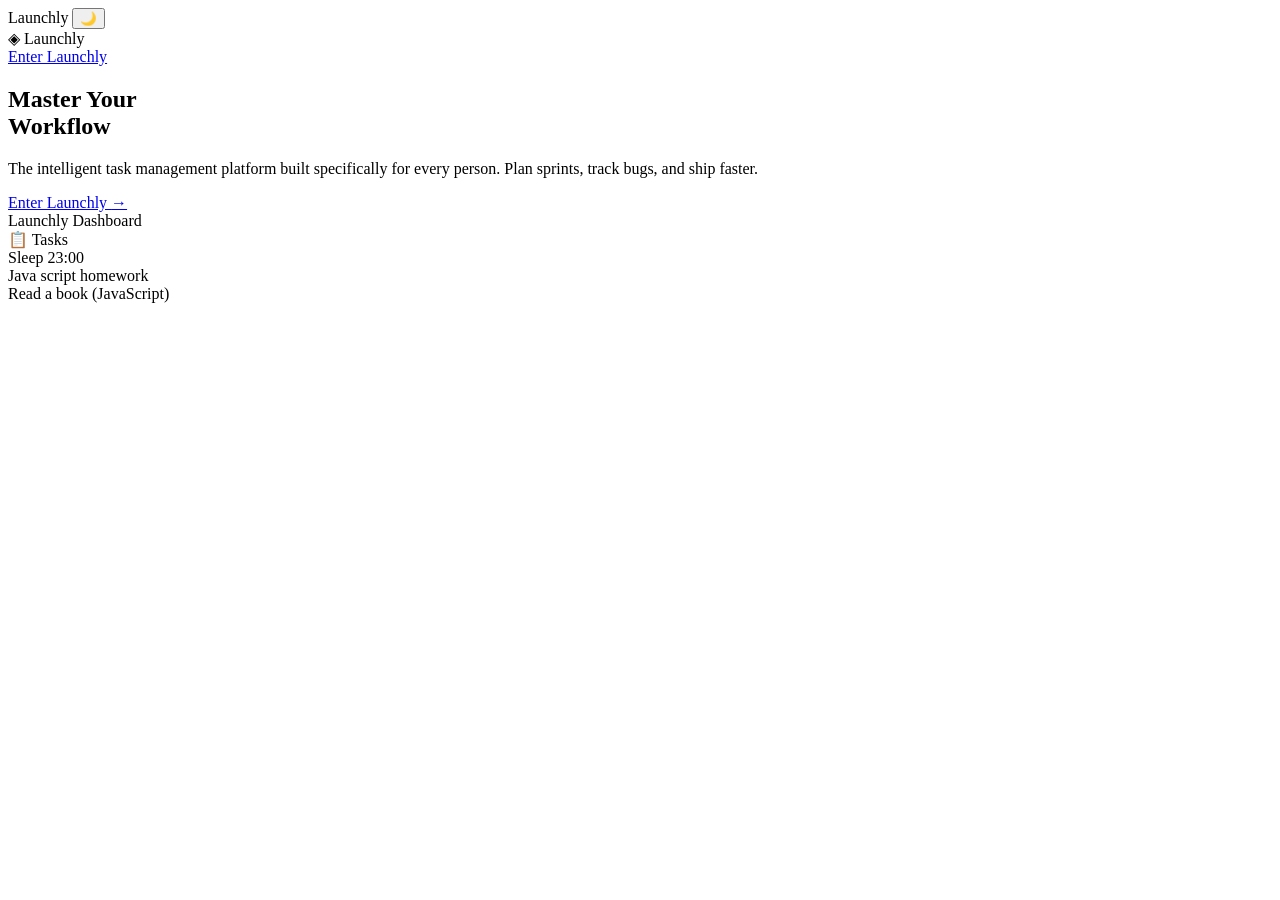
==== index.html @ 0eeee480 "Add files via upload" ====
<!DOCTYPE html>
<html lang="en">

<head>
    <meta charset="UTF-8">
    <meta name="viewport" content="width=device-width, initial-scale=1.0, maximum-scale=1.0, user-scalable=no">
    <meta name="description" content="DevStack - Modern Task Management Platform for Developers">
    <meta name="theme-color" content="#00f5d4">
    <title>Launchly - Master Your Workflow</title>
    <link rel="stylesheet" href="/css/home.css">
</head>

<body>
    <header>
        <span class="logo">Launchly</span>
        <button onclick="theme()" id="themeBtn">🌙</button>
    </header>
    <!-- website navigatsiyasi -->
    <nav class="navbar">
        <div class="nav-brand">
            <span class="logo-icon">◈</span>
            <span class="logo-text">Launchly</span>
        </div>
        <a href="tz.html" class="btn-primary">Enter Launchly</a>
    </nav>

    <!-- Hero Section -->
    <section class="hero">
        <div class="hero-content">
            <h1 class="hero-title">
                Master Your<br>
                <span class="gradient-text">Workflow</span>
            </h1>
            <p class="hero-subtitle">
                The intelligent task management platform built specifically for every person.
                Plan sprints, track bugs, and ship faster.
            </p>
            <a href="tz.html" class="btn-main">
                Enter Launchly
                <span class="arrow">→</span>
            </a>
        </div>
        <div class="hero-visual">
            <div class="dashboard-mockup">
                <div class="mockup-header">
                    <div class="dots">
                        <span></span>
                        <span></span>
                        <span></span>
                    </div>
                    <div class="mockup-title">Launchly Dashboard</div>
                </div>
                <div class="mockup-content">
                    <div class="sidebar">
                        <div class="nav-item active">📋 Tasks</div>
                    </div>
                    <div class="main-area">
                        <div class="task-card">
                            <div class="task-title">Sleep 23:00</div>
                        </div>
                        <div class="task-card">
                            <div class="task-title"> Java script homework</div>
                        </div>
                        <div class="task-card completed">
                            <div class="task-title"> Read a book (JavaScript)</div>
                        </div>
                    </div>
                </div>
            </div>
        </div>
    </section>
    <script src="/js/script.js"></script>
</body>

</html>
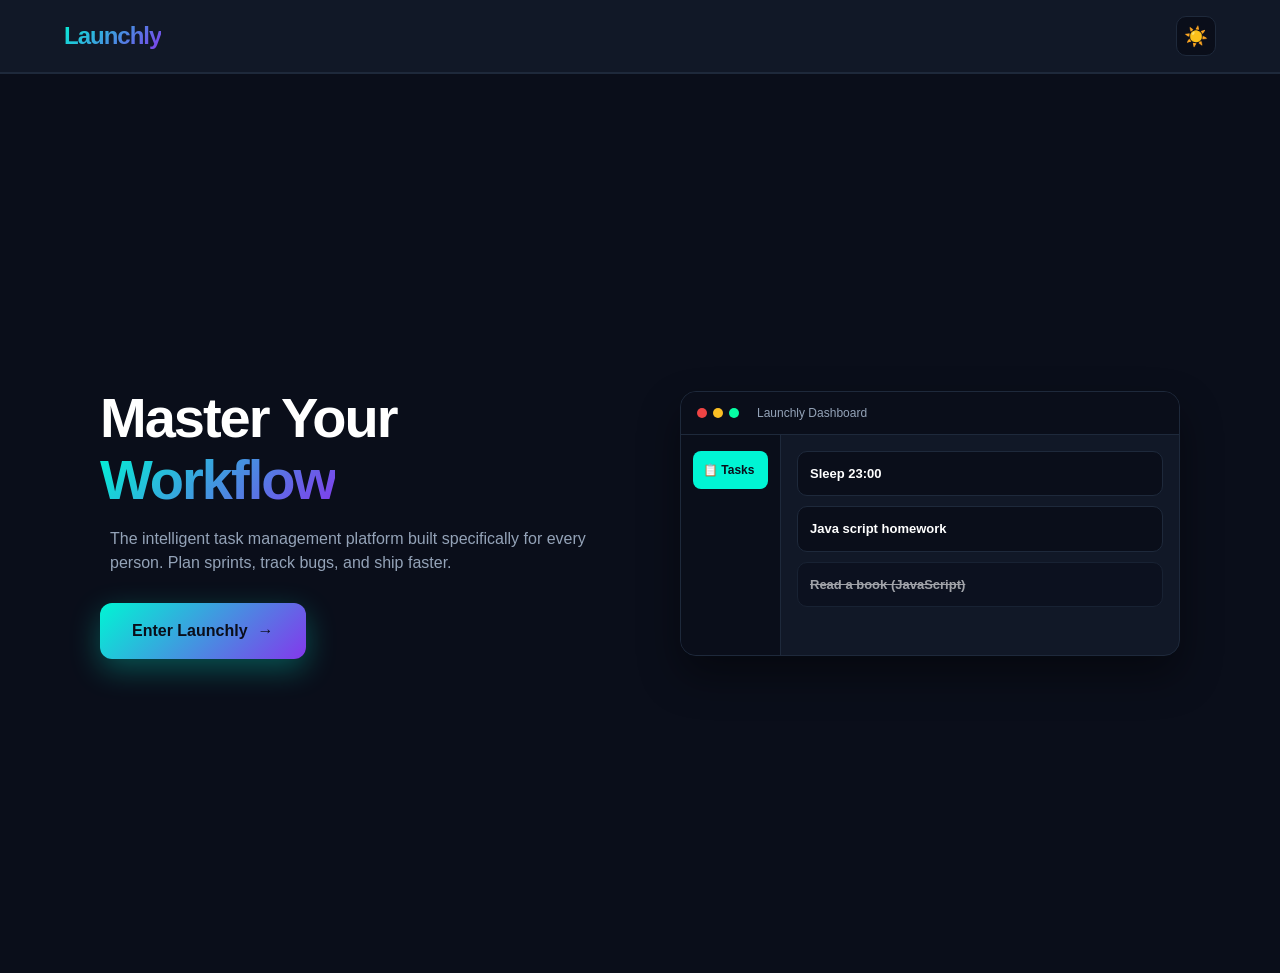
==== commit 92229c38: "Fix HTML syntax and update stylesheet path dgfd" ====
--- a/index.html
+++ b/index.html
@@ -7,7 +7,7 @@
     <meta name="description" content="DevStack - Modern Task Management Platform for Developers">
     <meta name="theme-color" content="#00f5d4">
     <title>Launchly - Master Your Workflow</title>
-    <link rel="stylesheet" href="/css/home.css">
+    <link rel="stylesheet" href="home.css">
 </head>
 
 <body>
@@ -64,12 +64,12 @@
                         <div class="task-card completed">
                             <div class="task-title"> Read a book (JavaScript)</div>
                         </div>
-                    </div>
+                    </div>                
                 </div>
             </div>
         </div>
     </section>
-    <script src="/js/script.js"></script>
+    <script src="script.js"></script>
 </body>
 
-</html>+</html>
--- a/home.css
+++ b/home.css
@@ -0,0 +1,360 @@
+/* 1. Global Reset */
+* {
+    margin: 0;
+    padding: 0;
+    box-sizing: border-box;
+}
+
+:root {
+    --bg: #0a0e1a;
+    --surface: #111827;
+    --primary: #00f5d4;
+    --accent: #8338ec;
+    --text: #ffffff;
+    --text-secondary: #94a3b8;
+    --border: #1e293b;
+    --danger: #ef4444;
+    --warning: #fbbf24;
+    --success: #06ffa5;
+}
+[data-theme="light"] {
+    --bg: #faf9f6;
+    --surface: #ffffff;
+    --surface-hover: #f3f4f6;
+    --primary: #ff006e;
+    --primary-glow: rgba(255, 0, 110, 0.2);
+    --secondary: #00f5d4;
+    --success: #00c853;
+    --text: #1a1a2e;
+    --text-dim: #64748b;
+    --border: #e2e8f0;
+    --accent: #3a86ff;
+}
+
+html {
+    font-size: 16px;
+    scroll-behavior: smooth;
+}
+
+body {
+    font-family: -apple-system, BlinkMacSystemFont, 'Segoe UI', Roboto, sans-serif;
+    background: var(--bg);
+    color: var(--text);
+    line-height: 1.5;
+    min-height: 100vh;
+    overflow-x: hidden;
+}
+
+/* 2. Navbar */
+.navbar {
+    display: flex;
+    justify-content: space-between;
+    align-items: center;
+    padding: 16px 24px;
+    background: rgba(10, 14, 26, 0.95);
+    backdrop-filter: blur(10px);
+    position: fixed;
+    top: 0;
+    left: 0;
+    right: 0;
+    z-index: 100;
+    border-bottom: 1px solid var(--border);
+}
+
+.nav-brand {
+    display: flex;
+    align-items: center;
+    gap: 10px;
+    font-size: 20px;
+    font-weight: 800;
+}
+
+.logo-icon {
+    width: 36px;
+    height: 36px;
+    background: linear-gradient(135deg, var(--primary), var(--accent));
+    border-radius: 8px;
+    display: flex;
+    align-items: center;
+    justify-content: center;
+    font-size: 18px;
+}
+
+.logo-text {
+    background: linear-gradient(135deg, var(--primary), var(--accent));
+    -webkit-background-clip: text;
+    -webkit-text-fill-color: transparent;
+}
+
+.btn-primary {
+    background: linear-gradient(135deg, var(--primary), var(--accent));
+    color: var(--bg);
+    text-decoration: none;
+    padding: 10px 20px;
+    border-radius: 8px;
+    font-size: 14px;
+    font-weight: 600;
+    transition: opacity 0.3s;
+}
+
+.btn-primary:hover {
+    opacity: 0.9;
+}
+
+/* 3. Hero Section */
+.hero {
+    min-height: 100vh;
+    display: flex;
+    flex-direction: column;
+    padding: 120px 24px 60px; /* Tepadan joy ko'paytirildi navbar uchun */
+    gap: 40px;
+    align-items: center;
+}
+
+.hero-content {
+    text-align: center;
+}
+
+.hero-title {
+    font-size: 40px;
+    font-weight: 800;
+    line-height: 1.1;
+    letter-spacing: -2px;
+    margin-bottom: 16px;
+}
+
+.gradient-text {
+    background: linear-gradient(135deg, var(--primary), var(--accent));
+    -webkit-background-clip: text;
+    -webkit-text-fill-color: transparent;
+}
+
+.hero-subtitle {
+    font-size: 16px;
+    color: var(--text-secondary);
+    margin-bottom: 28px;
+    max-width: 500px;
+    margin-left: auto;
+    margin-right: auto;
+}
+
+.btn-main {
+    display: inline-flex;
+    align-items: center;
+    gap: 10px;
+    background: linear-gradient(135deg, var(--primary), var(--accent));
+    color: var(--bg);
+    text-decoration: none;
+    padding: 16px 32px;
+    border-radius: 12px;
+    font-size: 16px;
+    font-weight: 700;
+    box-shadow: 0 10px 30px rgba(0, 245, 212, 0.3);
+    transition: transform 0.3s, box-shadow 0.3s;
+}
+
+.btn-main:hover {
+    transform: translateY(-2px);
+    box-shadow: 0 15px 35px rgba(0, 245, 212, 0.4);
+}
+
+.arrow {
+    transition: transform 0.3s;
+}
+
+.btn-main:hover .arrow {
+    transform: translateX(4px);
+}
+
+/* 4. Dashboard Mockup */
+.hero-visual {
+    width: 100%;
+    display: flex;
+    justify-content: center;
+}
+
+.dashboard-mockup {
+    width: 100%;
+    max-width: 400px;
+    background: var(--surface);
+    border-radius: 16px;
+    border: 1px solid var(--border);
+    overflow: hidden;
+    box-shadow: 0 20px 40px rgba(0, 0, 0, 0.4);
+}
+
+.mockup-header {
+    display: flex;
+    align-items: center;
+    gap: 10px;
+    padding: 12px 16px;
+    background: var(--bg);
+    border-bottom: 1px solid var(--border);
+}
+
+.dots {
+    display: flex;
+    gap: 6px;
+}
+
+.dots span {
+    width: 10px;
+    height: 10px;
+    border-radius: 50%;
+    background: var(--danger);
+}
+
+.dots span:nth-child(2) { background: var(--warning); }
+.dots span:nth-child(3) { background: var(--success); }
+
+.mockup-title {
+    font-size: 12px;
+    color: var(--text-secondary);
+    margin-left: 8px;
+}
+
+.mockup-content {
+    display: flex;
+    min-height: 220px;
+}
+
+.sidebar {
+    width: 100px;
+    background: var(--bg);
+    padding: 16px 12px;
+    border-right: 1px solid var(--border);
+}
+
+.nav-item {
+    padding: 10px;
+    border-radius: 8px;
+    font-size: 12px;
+    color: var(--text-secondary);
+    margin-bottom: 4px;
+}
+
+.nav-item.active {
+    background: var(--primary);
+    color: var(--bg);
+    font-weight: 600;
+}
+
+.main-area {
+    flex: 1;
+    padding: 16px;
+    display: flex;
+    flex-direction: column;
+    gap: 10px;
+}
+
+.task-card {
+    background: var(--bg);
+    padding: 12px;
+    border-radius: 10px;
+    border: 1px solid var(--border);
+}
+
+.task-title {
+    font-size: 13px;
+    font-weight: 600;
+}
+
+.task-card.completed {
+    opacity: 0.6;
+}
+
+.task-card.completed .task-title {
+    text-decoration: line-through;
+}
+
+/* 5. Responsive Design */
+
+/* Small phones */
+@media (max-width: 480px) {
+    .hero-title {
+        font-size: 32px;
+    }
+    
+    .logo-text {
+        display: none; /* Kichik ekranda faqat belgi qoladi */
+    }
+
+    .dashboard-mockup {
+        max-width: 320px;
+    }
+}
+
+/* Tablets and Desktop */
+@media (min-width: 768px) {
+    .hero {
+        flex-direction: row;
+        justify-content: space-between;
+        padding: 140px 60px;
+        max-width: 1200px;
+        margin: 0 auto;
+    }
+    
+    .hero-content {
+        text-align: left;
+        flex: 1;
+    }
+    
+    .hero-title {
+        font-size: 56px;
+    }
+
+    .hero-visual {
+        flex: 1;
+        justify-content: flex-end;
+    }
+
+    .dashboard-mockup {
+        max-width: 500px;
+    }
+}
+header {
+    display: flex;
+    justify-content: space-between;
+    align-items: center;
+    padding: 1rem 5%;
+    background: var(--surface); /* O'zgaruvchilaringizga mos */
+    border-bottom: 1px solid var(--border);
+    position: sticky;
+    top: 0;
+    z-index: 1000;
+    backdrop-filter: blur(10px);
+}
+
+.logo {
+    font-size: 1.5rem;
+    font-weight: 800;
+    background: linear-gradient(135deg, var(--primary), var(--accent));
+    -webkit-background-clip: text;
+    -webkit-text-fill-color: transparent;
+    letter-spacing: -1px;
+}
+
+#themeBtn {
+    background: var(--bg);
+    border: 1px solid var(--border);
+    color: var(--text);
+    width: 40px;
+    height: 40px;
+    border-radius: 10px;
+    cursor: pointer;
+    display: flex;
+    align-items: center;
+    justify-content: center;
+    font-size: 1.2rem;
+    transition: all 0.3s ease;
+}
+
+#themeBtn:hover {
+    transform: scale(1.05);
+    border-color: var(--primary);
+    box-shadow: 0 0 15px rgba(0, 245, 212, 0.2);
+}
+
+#themeBtn:active {
+    transform: scale(0.95);
+}
